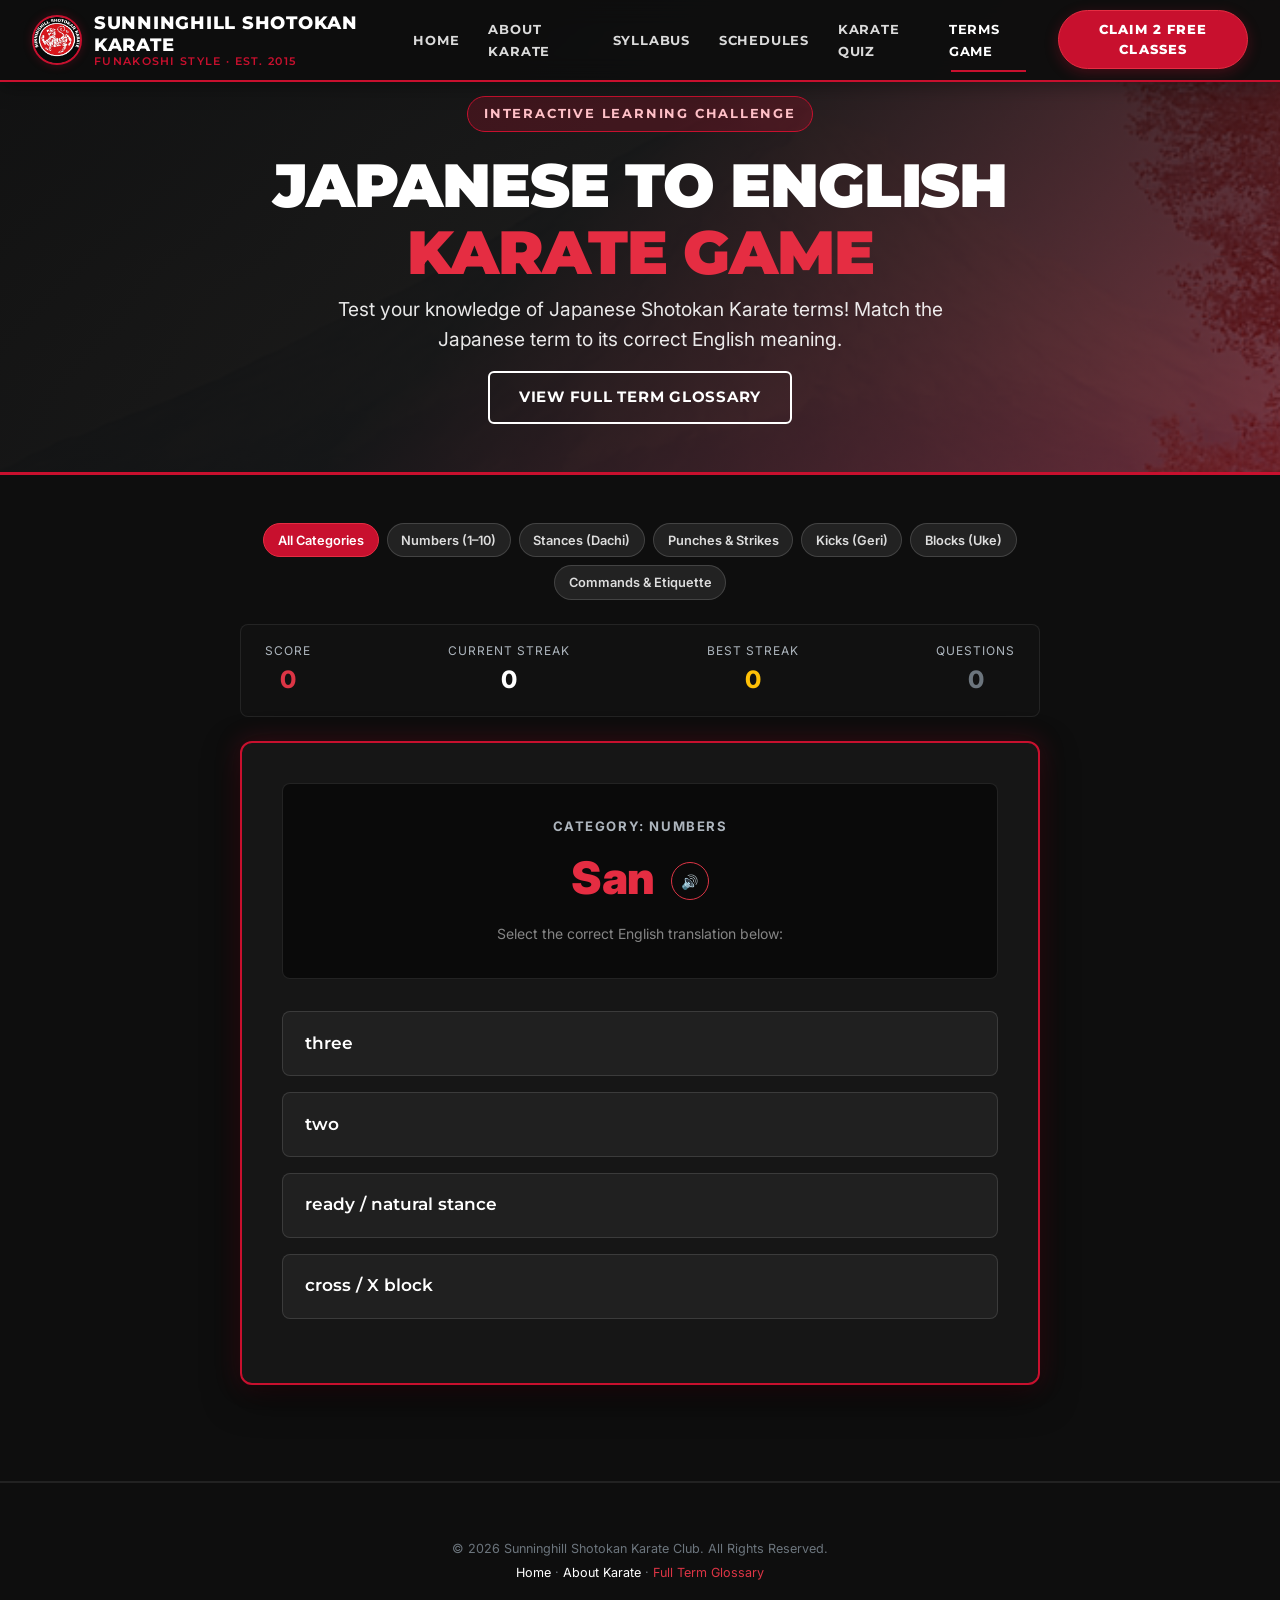
==== japanese-english-game.html @ 780ddb09 "Publish Sunninghill Shotokan Karate website Co-authored-by: Copilot App <223556219+Copilot@users.nor" ====
<!DOCTYPE html>
<html lang="en">

<head>
    <meta charset="UTF-8">
    <meta name="viewport" content="width=device-width, initial-scale=1.0">
    <title>Japanese to English Karate Game | Sunninghill Shotokan Karate</title>
    <meta name="description"
        content="Interactive Japanese karate terminology matching game. Learn Shotokan stances, strikes, kicks, blocks, and counting at Sunninghill Shotokan Karate." />
    <meta name="keywords" content="Karate Game, Japanese Terms, Shotokan Terminology, Martial Arts Quiz, Sunninghill Karate" />
    <meta name="author" content="Sunninghill Shotokan Karate" />

    <!-- Favicon -->
    <link rel="icon" type="image/png" href="assets/logo-square.png" />

    <!-- Stylesheets -->
    <link href="css/bootstrap.min.css" rel="stylesheet" />
    <link href="css/shotokan-theme.css" rel="stylesheet" />

    <style>
        .game-wrapper {
            max-width: 800px;
            margin: 0 auto;
        }

        .game-card {
            background: #161616;
            border: 2px solid var(--sk-red);
            border-radius: 12px;
            padding: 2.5rem;
            box-shadow: 0 12px 35px rgba(0, 0, 0, 0.6), 0 0 25px var(--sk-red-glow);
        }

        .game-term-display {
            background: #0A0A0A;
            border: 1px solid rgba(255, 255, 255, 0.1);
            border-radius: 8px;
            padding: 2rem;
            text-align: center;
            margin-bottom: 2rem;
            position: relative;
        }

        .game-term-jp {
            font-size: clamp(2rem, 4vw, 2.8rem);
            font-weight: 900;
            color: var(--sk-red-light);
            text-transform: capitalize;
            letter-spacing: -0.01em;
            margin-bottom: 0.25rem;
        }

        .game-term-category {
            font-size: 0.82rem;
            text-transform: uppercase;
            letter-spacing: 0.12em;
            color: #ADB5BD;
            font-weight: 700;
        }

        .choice-btn {
            background: #202020;
            border: 1px solid rgba(255, 255, 255, 0.12);
            color: #FFFFFF;
            font-family: var(--sk-font-heading);
            font-size: 1.05rem;
            font-weight: 600;
            padding: 1.1rem 1.4rem;
            border-radius: 8px;
            text-align: left;
            transition: all 0.2s ease;
            display: flex;
            align-items: center;
            justify-content: space-between;
        }

        .choice-btn:hover:not(:disabled) {
            background: #2E2E2E;
            border-color: var(--sk-red);
            transform: translateX(4px);
            color: #FFFFFF;
        }

        .choice-btn.correct {
            background: #1B5E20 !important;
            border-color: #4CAF50 !important;
            color: #FFFFFF !important;
        }

        .choice-btn.incorrect {
            background: #B71C1C !important;
            border-color: #F44336 !important;
            color: #FFFFFF !important;
        }

        .score-board {
            display: flex;
            justify-content: space-between;
            background: #111;
            padding: 1rem 1.5rem;
            border-radius: 8px;
            margin-bottom: 1.5rem;
            border: 1px solid rgba(255, 255, 255, 0.08);
        }

        .score-item {
            text-align: center;
        }

        .score-item span {
            display: block;
            font-size: 0.75rem;
            text-transform: uppercase;
            letter-spacing: 0.08em;
            color: #ADB5BD;
        }

        .score-item strong {
            font-size: 1.5rem;
            font-weight: 800;
            color: var(--sk-white);
        }

        .filter-pill {
            background: #222;
            color: #DDD;
            border: 1px solid rgba(255, 255, 255, 0.15);
            font-size: 0.8rem;
            font-weight: 600;
            padding: 0.35rem 0.85rem;
            border-radius: 50px;
            cursor: pointer;
            transition: all 0.2s;
        }

        .filter-pill:hover,
        .filter-pill.active {
            background: var(--sk-red);
            border-color: var(--sk-red-light);
            color: #FFF;
        }
    </style>
</head>

<body style="background-color: #0E0E0E; color: #FFF;">
    <!-- Navigation Bar -->
    <nav class="navbar navbar-expand-lg navbar-dark fixed-top sk-navbar">
        <div class="container">
            <a class="sk-navbar-brand" href="index.html">
                <img src="assets/logo-square.png" alt="Sunninghill Shotokan Karate Crest">
                <div class="sk-navbar-brand-title">
                    Sunninghill Shotokan Karate
                    <!-- TODO: Update to the correct established date if not 2015 -->
                    <small>Funakoshi Style · Est. 2015</small>
                </div>
            </a>
            <button class="navbar-toggler" type="button" data-bs-toggle="collapse"
                data-bs-target="#shotokanNav" aria-controls="shotokanNav" aria-expanded="false"
                aria-label="Toggle navigation">
                <span class="navbar-toggler-icon"></span>
            </button>
            <div class="collapse navbar-collapse" id="shotokanNav">
                <ul class="navbar-nav ms-auto mb-2 mb-lg-0 align-items-lg-center">
                    <li class="nav-item"><a class="nav-link sk-nav-link" href="index.html">Home</a></li>
                    <li class="nav-item"><a class="nav-link sk-nav-link" href="karate.html">About Karate</a></li>
                    <li class="nav-item"><a class="nav-link sk-nav-link" href="karate.html#curriculum">Syllabus</a></li>
                    <li class="nav-item"><a class="nav-link sk-nav-link" href="karate.html#schedules">Schedules</a></li>
                    <li class="nav-item"><a class="nav-link sk-nav-link" href="japanese-english-quiz.html">Karate Quiz</a></li>
                    <li class="nav-item"><a class="nav-link sk-nav-link active" href="japanese-english-game.html">Terms Game</a></li>
                    <li class="nav-item ms-lg-3">
                        <a class="btn sk-nav-cta" href="https://wa.me/27836382129?text=Hello%20Sunninghill%20Shotokan%20Karate%2C%20I%20would%20like%20to%20claim%20my%202%20free%20classes." target="_blank" rel="noopener">
                            Claim 2 Free Classes
                        </a>
                    </li>
                </ul>
            </div>
        </div>
    </nav>

    <!-- Header -->
    <header class="sk-hero" style="min-height: 380px; padding: 6rem 0 3rem;">
        <div class="container sk-hero-content text-center">
            <div class="sk-hero-badge mx-auto">
                <span>Interactive Learning Challenge</span>
            </div>
            <h1 class="sk-hero-title mb-2">
                Japanese to English <span>Karate Game</span>
            </h1>
            <p class="sk-hero-lead mx-auto mb-3" style="max-width: 650px;">
                Test your knowledge of Japanese Shotokan Karate terms! Match the Japanese term to its correct English meaning.
            </p>
            <div class="d-flex justify-content-center gap-3">
                <a href="japanese-english-quiz.html" class="btn btn-sm btn-shotokan-outline">
                    View Full Term Glossary
                </a>
            </div>
        </div>
    </header>

    <!-- Game Area -->
    <main class="container py-5">
        <div class="game-wrapper">
            <!-- Category Filter Pills -->
            <div class="d-flex flex-wrap gap-2 justify-content-center mb-4" id="categoryFilters">
                <button class="filter-pill active" data-category="all">All Categories</button>
                <button class="filter-pill" data-category="numbers">Numbers (1–10)</button>
                <button class="filter-pill" data-category="stances">Stances (Dachi)</button>
                <button class="filter-pill" data-category="attacks">Punches &amp; Strikes</button>
                <button class="filter-pill" data-category="kicks">Kicks (Geri)</button>
                <button class="filter-pill" data-category="blocks">Blocks (Uke)</button>
                <button class="filter-pill" data-category="commands">Commands &amp; Etiquette</button>
            </div>

            <!-- Score Dashboard -->
            <div class="score-board">
                <div class="score-item">
                    <span>Score</span>
                    <strong id="currentScore" class="text-danger">0</strong>
                </div>
                <div class="score-item">
                    <span>Current Streak</span>
                    <strong id="currentStreak" class="text-white">0</strong>
                </div>
                <div class="score-item">
                    <span>Best Streak</span>
                    <strong id="bestStreak" class="text-warning">0</strong>
                </div>
                <div class="score-item">
                    <span>Questions</span>
                    <strong id="totalAnswered" class="text-secondary">0</strong>
                </div>
            </div>

            <!-- Main Interactive Card -->
            <div class="game-card">
                <div class="game-term-display">
                    <div class="game-term-category" id="termCategory">Category: All</div>
                    <div class="d-flex align-items-center justify-content-center gap-3 mt-1">
                        <div class="game-term-jp" id="termJp">Hajime</div>
                        <button id="pronounceBtn" class="btn btn-sm btn-outline-danger text-white rounded-circle p-2" style="width: 38px; height: 38px;" title="Listen to pronunciation">
                            🔊
                        </button>
                    </div>
                    <small class="text-white-50">Select the correct English translation below:</small>
                </div>

                <!-- 4 Choices -->
                <div class="d-grid gap-3" id="choicesContainer">
                    <button class="choice-btn" data-choice="0">Option A</button>
                    <button class="choice-btn" data-choice="1">Option B</button>
                    <button class="choice-btn" data-choice="2">Option C</button>
                    <button class="choice-btn" data-choice="3">Option D</button>
                </div>

                <!-- Feedback Area -->
                <div id="feedbackArea" class="mt-4 p-3 rounded text-center fw-bold" style="display: none;"></div>

                <div class="text-center mt-4">
                    <button id="nextBtn" class="btn btn-shotokan-red px-4 py-2" style="display: none;">
                        Next Question →
                    </button>
                </div>
            </div>
        </div>
    </main>

    <!-- Footer -->
    <footer class="sk-footer mt-5">
        <div class="container text-center text-secondary small">
            <p class="mb-1">© 2026 Sunninghill Shotokan Karate Club. All Rights Reserved.</p>
            <p class="mb-0"><a href="index.html" class="text-white">Home</a> · <a href="karate.html" class="text-white">About Karate</a> · <a href="japanese-english-quiz.html" class="text-danger">Full Term Glossary</a></p>
        </div>
    </footer>

    <!-- Game Engine Script -->
    <script src="https://cdn.jsdelivr.net/npm/bootstrap@5.3.0/dist/js/bootstrap.bundle.min.js"></script>
    <script>
        const KARATE_TERMS = [
            // Numbers
            { jp: "ichi", en: "one", category: "numbers" },
            { jp: "ni", en: "two", category: "numbers" },
            { jp: "san", en: "three", category: "numbers" },
            { jp: "shi (yon)", en: "four", category: "numbers" },
            { jp: "go", en: "five", category: "numbers" },
            { jp: "roku", en: "six", category: "numbers" },
            { jp: "shichi (nana)", en: "seven", category: "numbers" },
            { jp: "hachi", en: "eight", category: "numbers" },
            { jp: "ku (kyuu)", en: "nine", category: "numbers" },
            { jp: "juu", en: "ten", category: "numbers" },

            // Stances
            { jp: "hachinoji-dachi", en: "ready / natural stance", category: "stances" },
            { jp: "zenkutsu-dachi", en: "front stance", category: "stances" },
            { jp: "kokutsu-dachi", en: "back stance", category: "stances" },
            { jp: "kiba-dachi", en: "horse riding stance", category: "stances" },
            { jp: "neko-dachi", en: "cat stance", category: "stances" },
            { jp: "fudo-dachi", en: "immovable stance", category: "stances" },
            { jp: "sanchin-dachi", en: "hourglass stance", category: "stances" },
            { jp: "hangetsu-dachi", en: "half moon stance", category: "stances" },

            // Attacks
            { jp: "tsuki", en: "punch / thrust", category: "attacks" },
            { jp: "oi-zuki", en: "lunge punch", category: "attacks" },
            { jp: "gyaku-zuki", en: "reverse punch", category: "attacks" },
            { jp: "kizami-zuki", en: "jab punch", category: "attacks" },
            { jp: "nukite", en: "spear-hand thrust", category: "attacks" },
            { jp: "uraken-uchi", en: "back-fist strike", category: "attacks" },
            { jp: "empi-uchi", en: "elbow strike", category: "attacks" },
            { jp: "shuto-uchi", en: "knife-hand strike", category: "attacks" },

            // Kicks
            { jp: "mae-geri", en: "front snap kick", category: "kicks" },
            { jp: "mawashi-geri", en: "roundhouse kick", category: "kicks" },
            { jp: "yoko-geri kekomi", en: "side thrust kick", category: "kicks" },
            { jp: "yoko-geri keage", en: "side snap kick", category: "kicks" },
            { jp: "ushiro-geri", en: "back thrust kick", category: "kicks" },

            // Blocks
            { jp: "age-uke", en: "rising upper block", category: "blocks" },
            { jp: "gedan-barai", en: "downward sweeping block", category: "blocks" },
            { jp: "soto-uke", en: "outside-to-inside block", category: "blocks" },
            { jp: "uchi-uke", en: "inside-to-outside block", category: "blocks" },
            { jp: "shuto-uke", en: "knife-hand block", category: "blocks" },
            { jp: "nagashi-uke", en: "deflecting block", category: "blocks" },
            { jp: "juji-uke", en: "cross / X block", category: "blocks" },

            // Commands
            { jp: "rei", en: "bow (show respect)", category: "commands" },
            { jp: "yoi", en: "ready / prepare", category: "commands" },
            { jp: "hajime", en: "begin / start", category: "commands" },
            { jp: "yame", en: "stop / finish", category: "commands" },
            { jp: "yasume", en: "rest / relax", category: "commands" },
            { jp: "mawatte", en: "turn around", category: "commands" },
            { jp: "seiza", en: "kneeling posture", category: "commands" },
            { jp: "mokuso", en: "meditation / calm focus", category: "commands" },
            { jp: "kiai", en: "spirit yell / focus shout", category: "commands" },
            { jp: "sensei", en: "teacher / instructor", category: "commands" },
            { jp: "dojo", en: "training hall", category: "commands" }
        ];

        let activeCategory = 'all';
        let currentQuestion = null;
        let score = 0;
        let streak = 0;
        let bestStreak = 0;
        let answeredTotal = 0;

        function speak(term) {
            if (!('speechSynthesis' in window)) return;
            const utter = new SpeechSynthesisUtterance(term);
            utter.lang = 'ja-JP';
            utter.rate = 0.9;
            window.speechSynthesis.cancel();
            window.speechSynthesis.speak(utter);
        }

        function getFilteredTerms() {
            if (activeCategory === 'all') return KARATE_TERMS;
            return KARATE_TERMS.filter(t => t.category === activeCategory);
        }

        function nextQuestion() {
            const list = getFilteredTerms();
            if (list.length < 4) return;

            const target = list[Math.floor(Math.random() * list.length)];
            currentQuestion = target;

            // Pick 3 distractors
            const distractors = [];
            const allPossible = KARATE_TERMS.filter(t => t.en !== target.en);
            while (distractors.length < 3) {
                const rand = allPossible[Math.floor(Math.random() * allPossible.length)];
                if (!distractors.includes(rand.en)) {
                    distractors.push(rand.en);
                }
            }

            const choices = [target.en, ...distractors].sort(() => 0.5 - Math.random());

            document.getElementById('termJp').textContent = target.jp;
            document.getElementById('termCategory').textContent = `Category: ${target.category.toUpperCase()}`;

            const buttons = document.querySelectorAll('.choice-btn');
            buttons.forEach((btn, index) => {
                btn.textContent = choices[index];
                btn.className = 'choice-btn';
                btn.disabled = false;
                btn.onclick = () => selectChoice(btn, choices[index], target.en);
            });

            const feedback = document.getElementById('feedbackArea');
            feedback.style.display = 'none';
            document.getElementById('nextBtn').style.display = 'none';
        }

        function selectChoice(clickedBtn, selectedText, correctText) {
            const buttons = document.querySelectorAll('.choice-btn');
            buttons.forEach(btn => btn.disabled = true);

            answeredTotal++;
            document.getElementById('totalAnswered').textContent = answeredTotal;

            const feedback = document.getElementById('feedbackArea');
            feedback.style.display = 'block';

            if (selectedText === correctText) {
                clickedBtn.classList.add('correct');
                score += 10;
                streak++;
                if (streak > bestStreak) bestStreak = streak;
                feedback.className = 'mt-4 p-3 rounded text-center fw-bold bg-success text-white';
                feedback.innerHTML = `✓ Correct! <strong>${currentQuestion.jp}</strong> means <em>${correctText}</em>.`;
            } else {
                clickedBtn.classList.add('incorrect');
                streak = 0;
                // Highlight the correct one
                buttons.forEach(btn => {
                    if (btn.textContent === correctText) {
                        btn.classList.add('correct');
                    }
                });
                feedback.className = 'mt-4 p-3 rounded text-center fw-bold bg-danger text-white';
                feedback.innerHTML = `✗ Incorrect. <strong>${currentQuestion.jp}</strong> actually means <em>${correctText}</em>.`;
            }

            document.getElementById('currentScore').textContent = score;
            document.getElementById('currentStreak').textContent = streak;
            document.getElementById('bestStreak').textContent = bestStreak;

            document.getElementById('nextBtn').style.display = 'inline-block';
        }

        document.getElementById('nextBtn').addEventListener('click', nextQuestion);

        document.getElementById('pronounceBtn').addEventListener('click', () => {
            if (currentQuestion) speak(currentQuestion.jp);
        });

        document.querySelectorAll('.filter-pill').forEach(pill => {
            pill.addEventListener('click', function () {
                document.querySelectorAll('.filter-pill').forEach(p => p.classList.remove('active'));
                this.classList.add('active');
                activeCategory = this.getAttribute('data-category');
                nextQuestion();
            });
        });

        // Initialize game
        nextQuestion();
    </script>
    <!-- Bootstrap Bundle & Custom Scripts -->
    <script src="js/bootstrap.bundle.min.js"></script>
    <script src="js/scripts.js"></script>
</body>

</html>
---- css/shotokan-theme.css ----
/* ==========================================================================
   Sunninghill Shotokan Karate - Official Theme Stylesheet
   Brand Palette: Shotokan Red (#C8102E), Jet Black (#0E0E0E), Crisp White (#FFFFFF)
   ========================================================================== */

@import url('https://fonts.googleapis.com/css2?family=Montserrat:ital,wght@0,400;0,500;0,600;0,700;0,800;0,900;1,400&family=Inter:wght@300;400;500;600;700&display=swap');

:root {
  /* Brand Colors */
  --sk-red: #C8102E;
  --sk-red-light: #E52D42;
  --sk-red-dark: #960A1F;
  --sk-red-glow: rgba(200, 16, 46, 0.28);
  --sk-red-subtle: rgba(200, 16, 46, 0.08);

  /* Neutrals & Surfaces */
  --sk-black: #0E0E0E;
  --sk-black-deep: #070707;
  --sk-charcoal: #171717;
  --sk-surface: #222222;
  --sk-surface-border: rgba(255, 255, 255, 0.12);
  --sk-white: #FFFFFF;
  --sk-offwhite: #F8F9FA;
  --sk-gray-bg: #F0F2F5;
  --sk-gray-text: #6C757D;
  --sk-gray-light: #E9ECEF;
  --sk-body-text: #212529;

  /* Typography */
  --sk-font-heading: 'Montserrat', -apple-system, BlinkMacSystemFont, 'Segoe UI', Roboto, sans-serif;
  --sk-font-body: 'Inter', -apple-system, BlinkMacSystemFont, 'Segoe UI', Roboto, sans-serif;

  /* Transitions */
  --sk-transition-fast: 0.2s cubic-bezier(0.4, 0, 0.2, 1);
  --sk-transition-smooth: 0.35s cubic-bezier(0.16, 1, 0.3, 1);
}

/* Base Styles */
html {
  scroll-behavior: smooth;
  scroll-padding-top: 85px;
}

body {
  font-family: var(--sk-font-body);
  color: var(--sk-body-text);
  background-color: var(--sk-offwhite);
  line-height: 1.65;
  overflow-x: hidden;
}

h1, h2, h3, h4, h5, h6,
.h1, .h2, .h3, .h4, .h5, .h6 {
  font-family: var(--sk-font-heading);
  font-weight: 700;
  letter-spacing: -0.02em;
  color: var(--sk-black);
}

a {
  color: var(--sk-red);
  text-decoration: none;
  transition: color var(--sk-transition-fast);
}

a:hover {
  color: var(--sk-red-light);
}

/* ==========================================================================
   Navigation Bar
   ========================================================================== */
.sk-navbar {
  min-height: 80px;
  background-color: rgba(14, 14, 14, 0.96) !important;
  backdrop-filter: blur(12px);
  -webkit-backdrop-filter: blur(12px);
  border-bottom: 2px solid var(--sk-red);
  box-shadow: 0 4px 20px rgba(0, 0, 0, 0.35);
  transition: background-color var(--sk-transition-smooth), padding var(--sk-transition-smooth);
}

.sk-navbar .container {
  max-width: 1240px;
}

.sk-navbar-brand {
  display: flex;
  align-items: center;
  gap: 12px;
  color: var(--sk-white) !important;
  font-family: var(--sk-font-heading);
  font-weight: 800;
  font-size: 1.15rem;
  letter-spacing: 0.04em;
  text-transform: uppercase;
}

.sk-navbar-brand img {
  width: 50px;
  height: 50px;
  object-fit: cover;
  border-radius: 50%;
  border: 2px solid var(--sk-red);
  box-shadow: 0 0 10px var(--sk-red-glow);
  background-color: var(--sk-white);
  transition: transform var(--sk-transition-smooth), box-shadow var(--sk-transition-smooth);
}

.sk-navbar-brand:hover img {
  transform: scale(1.06);
  box-shadow: 0 0 16px var(--sk-red);
}

.sk-navbar-brand-title {
  line-height: 1.15;
}

.sk-navbar-brand-title small {
  display: block;
  font-size: 0.68rem;
  font-weight: 600;
  color: var(--sk-red);
  letter-spacing: 0.12em;
}

.sk-nav-link {
  color: rgba(255, 255, 255, 0.85) !important;
  font-family: var(--sk-font-heading);
  font-size: 0.84rem;
  font-weight: 700;
  letter-spacing: 0.06em;
  text-transform: uppercase;
  padding: 0.6rem 0.9rem !important;
  position: relative;
  transition: color var(--sk-transition-fast);
}

.sk-nav-link::after {
  content: '';
  position: absolute;
  bottom: 0;
  left: 50%;
  width: 0;
  height: 2px;
  background-color: var(--sk-red);
  transition: width var(--sk-transition-fast), left var(--sk-transition-fast);
}

.sk-nav-link:hover,
.sk-nav-link.active {
  color: var(--sk-white) !important;
}

.sk-nav-link:hover::after,
.sk-nav-link.active::after {
  width: 70%;
  left: 15%;
}

.sk-nav-cta {
  background: var(--sk-red);
  color: var(--sk-white) !important;
  font-family: var(--sk-font-heading);
  font-size: 0.82rem;
  font-weight: 800;
  letter-spacing: 0.08em;
  text-transform: uppercase;
  border-radius: 50px;
  padding: 0.55rem 1.4rem !important;
  border: 1px solid var(--sk-red-light);
  box-shadow: 0 4px 14px var(--sk-red-glow);
  transition: all var(--sk-transition-fast);
}

.sk-nav-cta:hover {
  background: var(--sk-red-light);
  transform: translateY(-1px);
  box-shadow: 0 6px 20px var(--sk-red);
}

/* ==========================================================================
   Mobile Responsive Navbar
   ========================================================================== */
@media (max-width: 991.98px) {
  .sk-navbar .navbar-collapse {
    max-height: calc(100vh - 85px);
    overflow-y: auto;
    background-color: rgba(14, 14, 14, 0.98);
    padding: 1.25rem;
    border-radius: 0 0 12px 12px;
    border-bottom: 2px solid var(--sk-red);
    box-shadow: 0 12px 30px rgba(0, 0, 0, 0.7);
  }
}

/* ==========================================================================
   Accordion & Schedule Styling
   ========================================================================== */
.sk-accordion .accordion-item {
  background-color: #161616;
  border: 1px solid rgba(255, 255, 255, 0.12);
  border-radius: 10px;
  overflow: hidden;
  margin-bottom: 1.25rem;
  box-shadow: 0 6px 20px rgba(0, 0, 0, 0.35);
}

.sk-accordion .accordion-button {
  background-color: #1e1e1e;
  color: var(--sk-white);
  font-family: var(--sk-font-heading);
  font-size: 1.05rem;
  font-weight: 700;
  padding: 1.25rem 1.5rem;
  border: none;
  box-shadow: none !important;
  transition: all var(--sk-transition-fast);
}

.sk-accordion .accordion-button:not(.collapsed) {
  background-color: #242424;
  color: var(--sk-red-light);
  border-bottom: 2px solid var(--sk-red);
}

.sk-accordion .accordion-button::after {
  filter: brightness(0) invert(1);
  transition: transform 0.25s ease;
}

.sk-accordion .accordion-button:not(.collapsed)::after {
  filter: invert(24%) sepia(85%) saturate(3000%) hue-rotate(345deg);
}

.sk-accordion .accordion-body {
  background-color: #141414;
  color: var(--sk-white);
  padding: 2rem 1.75rem;
}

.sk-schedule-table {
  color: var(--sk-white);
  border-color: rgba(255, 255, 255, 0.15);
  margin-bottom: 1rem;
}

.sk-schedule-table thead th {
  background-color: var(--sk-red);
  color: var(--sk-white);
  font-family: var(--sk-font-heading);
  font-size: 0.82rem;
  text-transform: uppercase;
  letter-spacing: 0.06em;
  padding: 0.75rem 0.85rem;
  border-color: var(--sk-red-dark);
}

.sk-schedule-table tbody td {
  padding: 0.75rem 0.85rem;
  border-color: rgba(255, 255, 255, 0.1);
  font-size: 0.9rem;
  color: rgba(255, 255, 255, 0.85);
  background-color: rgba(255, 255, 255, 0.02);
}

/* ==========================================================================
   Buttons & CTAs
   ========================================================================== */
.btn-shotokan-red {
  background-color: var(--sk-red);
  border: 1px solid var(--sk-red-light);
  color: var(--sk-white);
  font-family: var(--sk-font-heading);
  font-weight: 700;
  font-size: 0.95rem;
  letter-spacing: 0.05em;
  text-transform: uppercase;
  padding: 0.85rem 1.85rem;
  border-radius: 6px;
  box-shadow: 0 4px 16px var(--sk-red-glow);
  display: inline-flex;
  align-items: center;
  gap: 8px;
  transition: all var(--sk-transition-fast);
}

.btn-shotokan-red:hover,
.btn-shotokan-red:focus {
  background-color: var(--sk-red-light);
  color: var(--sk-white);
  transform: translateY(-2px);
  box-shadow: 0 8px 24px var(--sk-red-glow);
}

.btn-shotokan-outline {
  background-color: transparent;
  border: 2px solid var(--sk-white);
  color: var(--sk-white);
  font-family: var(--sk-font-heading);
  font-weight: 700;
  font-size: 0.95rem;
  letter-spacing: 0.05em;
  text-transform: uppercase;
  padding: 0.82rem 1.8rem;
  border-radius: 6px;
  transition: all var(--sk-transition-fast);
}

.btn-shotokan-outline:hover,
.btn-shotokan-outline:focus {
  background-color: var(--sk-white);
  color: var(--sk-black);
  border-color: var(--sk-white);
}

.btn-shotokan-dark {
  background-color: var(--sk-black);
  border: 1px solid var(--sk-surface-border);
  color: var(--sk-white);
  font-family: var(--sk-font-heading);
  font-weight: 700;
  font-size: 0.9rem;
  letter-spacing: 0.04em;
  text-transform: uppercase;
  padding: 0.75rem 1.6rem;
  border-radius: 6px;
  transition: all var(--sk-transition-fast);
}

.btn-shotokan-dark:hover {
  background-color: var(--sk-red);
  color: var(--sk-white);
  border-color: var(--sk-red);
}

/* ==========================================================================
   Hero Section
   ========================================================================== */
@keyframes heroPan {
  0% { transform: scale(1.08) translateX(-1.5%); }
  50% { transform: scale(1.08) translateX(1.5%); }
  100% { transform: scale(1.08) translateX(-1.5%); }
}

.sk-hero {
  position: relative;
  min-height: 640px;
  display: flex;
  align-items: center;
  background-color: var(--sk-black-deep);
  color: var(--sk-white);
  overflow: hidden;
  padding: 7rem 0 5rem;
  border-bottom: 3px solid var(--sk-red);
}

.sk-hero::before {
  content: "";
  position: absolute;
  inset: -5%;
  background: url('../assets/Karate%20header.png') center center / cover no-repeat;
  filter: brightness(0.38) contrast(1.15);
  animation: heroPan 30s ease-in-out infinite;
  z-index: 1;
}

.sk-hero::after {
  content: "";
  position: absolute;
  inset: 0;
  background: linear-gradient(
    135deg,
    rgba(14, 14, 14, 0.95) 0%,
    rgba(14, 14, 14, 0.82) 45%,
    rgba(200, 16, 46, 0.35) 100%
  );
  z-index: 2;
  pointer-events: none;
}

.sk-hero-content {
  position: relative;
  z-index: 3;
}

.sk-hero-badge {
  display: inline-flex;
  align-items: center;
  gap: 8px;
  background: rgba(200, 16, 46, 0.22);
  border: 1px solid var(--sk-red);
  color: #FFC0C7;
  font-family: var(--sk-font-heading);
  font-size: 0.8rem;
  font-weight: 700;
  letter-spacing: 0.14em;
  text-transform: uppercase;
  padding: 0.4rem 1rem;
  border-radius: 50px;
  margin-bottom: 1.25rem;
}

.sk-hero-title {
  font-size: clamp(2.4rem, 5vw, 3.8rem);
  font-weight: 900;
  line-height: 1.1;
  letter-spacing: -0.02em;
  color: var(--sk-white);
  margin-bottom: 1.25rem;
  text-transform: uppercase;
}

.sk-hero-title span {
  color: var(--sk-red-light);
  display: block;
}

.sk-hero-lead {
  font-size: 1.2rem;
  color: rgba(255, 255, 255, 0.9);
  max-width: 620px;
  margin-bottom: 2rem;
  line-height: 1.6;
}

.sk-hero-highlights {
  display: flex;
  flex-wrap: wrap;
  gap: 1.25rem;
  margin-top: 2.2rem;
  padding-top: 1.75rem;
  border-top: 1px solid rgba(255, 255, 255, 0.15);
}

.sk-hero-point {
  display: flex;
  align-items: center;
  gap: 8px;
  color: rgba(255, 255, 255, 0.85);
  font-size: 0.88rem;
  font-weight: 600;
}

.sk-hero-point svg {
  color: var(--sk-red-light);
  flex-shrink: 0;
}

.sk-hero-crest-card {
  background: rgba(20, 20, 20, 0.88);
  backdrop-filter: blur(10px);
  border: 2px solid var(--sk-red);
  border-radius: 16px;
  padding: 2.2rem;
  text-align: center;
  box-shadow: 0 16px 40px rgba(0, 0, 0, 0.6), 0 0 30px var(--sk-red-glow);
  position: relative;
}

.sk-hero-crest-img {
  width: 220px;
  height: 220px;
  max-width: 100%;
  object-fit: cover;
  border-radius: 50%;
  border: 4px solid var(--sk-red);
  box-shadow: 0 8px 30px var(--sk-red-glow);
  background-color: var(--sk-white);
  margin: 0 auto 1.5rem;
  transition: transform var(--sk-transition-smooth);
}

.sk-hero-crest-card:hover .sk-hero-crest-img {
  transform: rotate(3deg) scale(1.03);
}

.sk-hero-crest-title {
  font-size: 1.25rem;
  font-weight: 800;
  color: var(--sk-white);
  text-transform: uppercase;
  letter-spacing: 0.04em;
  margin-bottom: 0.35rem;
}

.sk-hero-crest-sub {
  color: var(--sk-red-light);
  font-size: 0.85rem;
  font-weight: 700;
  letter-spacing: 0.1em;
  text-transform: uppercase;
}

/* ==========================================================================
   Section Headers
   ========================================================================== */
.sk-section-kicker {
  font-family: var(--sk-font-heading);
  font-size: 0.82rem;
  font-weight: 800;
  letter-spacing: 0.16em;
  text-transform: uppercase;
  color: var(--sk-red);
  margin-bottom: 0.5rem;
  display: inline-block;
}

.sk-section-title {
  font-size: clamp(1.8rem, 3.5vw, 2.7rem);
  font-weight: 800;
  text-transform: uppercase;
  letter-spacing: -0.01em;
  margin-bottom: 1rem;
}

.sk-section-dark {
  background-color: var(--sk-charcoal);
  color: var(--sk-white);
}

.sk-section-dark .sk-section-title {
  color: var(--sk-white);
}

/* ==========================================================================
   Programmes & Offerings
   ========================================================================== */
.sk-program-card {
  background: var(--sk-white);
  border-radius: 12px;
  overflow: hidden;
  box-shadow: 0 8px 30px rgba(0, 0, 0, 0.06);
  border: 1px solid var(--sk-gray-light);
  border-bottom: 4px solid var(--sk-red);
  height: 100%;
  display: flex;
  flex-direction: column;
  transition: all var(--sk-transition-smooth);
}

.sk-program-card:hover {
  transform: translateY(-6px);
  box-shadow: 0 16px 40px rgba(200, 16, 46, 0.12), 0 4px 15px rgba(0, 0, 0, 0.08);
  border-color: rgba(200, 16, 46, 0.3);
  border-bottom-color: var(--sk-red);
}

.sk-program-card-header {
  padding: 1.8rem 1.8rem 1rem;
}

.sk-program-tag {
  display: inline-block;
  font-size: 0.75rem;
  font-weight: 800;
  letter-spacing: 0.12em;
  text-transform: uppercase;
  color: var(--sk-red);
  background: var(--sk-red-subtle);
  padding: 0.3rem 0.75rem;
  border-radius: 4px;
  margin-bottom: 0.75rem;
}

.sk-program-title {
  font-size: 1.35rem;
  font-weight: 800;
  margin-bottom: 0.5rem;
}

.sk-program-body {
  padding: 0 1.8rem 1.8rem;
  display: flex;
  flex-direction: column;
  flex-grow: 1;
}

.sk-program-body p {
  color: #495057;
  font-size: 0.94rem;
  margin-bottom: 1.25rem;
}

.sk-program-features {
  list-style: none;
  padding: 0;
  margin: 0 0 1.5rem;
}

.sk-program-features li {
  font-size: 0.88rem;
  color: #343A40;
  margin-bottom: 0.5rem;
  display: flex;
  align-items: center;
  gap: 8px;
}

.sk-program-features li::before {
  content: "✓";
  color: var(--sk-red);
  font-weight: 800;
}

/* ==========================================================================
   Instructor Section
   ========================================================================== */
.sk-instructor-section {
  background-color: var(--sk-charcoal);
  color: var(--sk-white);
  padding: 5.5rem 0;
  position: relative;
  border-top: 3px solid var(--sk-red);
  border-bottom: 3px solid var(--sk-red);
}

.sk-instructor-photo-box {
  position: relative;
  border-radius: 12px;
  overflow: hidden;
  box-shadow: 0 16px 40px rgba(0, 0, 0, 0.5), 0 0 25px var(--sk-red-glow);
  border: 2px solid var(--sk-red);
}

.sk-instructor-photo-box img {
  width: 100%;
  height: 480px;
  object-fit: cover;
  object-position: top center;
  display: block;
}

.sk-instructor-badge-overlay {
  position: absolute;
  bottom: 0;
  left: 0;
  right: 0;
  background: linear-gradient(0deg, rgba(14, 14, 14, 0.95) 0%, rgba(14, 14, 14, 0.7) 70%, transparent 100%);
  padding: 1.5rem;
  color: var(--sk-white);
}

.sk-instructor-badge-overlay h4 {
  font-size: 1.25rem;
  font-weight: 800;
  color: var(--sk-white);
  margin-bottom: 0.2rem;
}

.sk-instructor-badge-overlay p {
  color: var(--sk-red-light);
  font-size: 0.85rem;
  font-weight: 700;
  margin-bottom: 0;
  text-transform: uppercase;
  letter-spacing: 0.08em;
}

.sk-instructor-card-profile {
  background: linear-gradient(145deg, #191919 0%, #0c0c0c 100%);
  border: 2px solid var(--sk-red);
  border-radius: 12px;
  padding: 2.5rem 1.8rem;
  text-align: center;
  box-shadow: 0 16px 40px rgba(0, 0, 0, 0.6), 0 0 30px var(--sk-red-glow);
  height: 100%;
  display: flex;
  flex-direction: column;
  justify-content: center;
  align-items: center;
}

.sk-instructor-card-profile .sk-instructor-crest {
  width: 180px;
  height: 180px;
  max-width: 100%;
  object-fit: cover;
  border-radius: 50%;
  border: 3px solid var(--sk-red);
  padding: 6px;
  background-color: var(--sk-white);
  box-shadow: 0 0 20px var(--sk-red-glow);
  margin: 0 auto;
  display: block;
}

.sk-stat-grid {
  display: grid;
  grid-template-columns: repeat(4, 1fr);
  gap: 1.25rem;
  margin: 2rem 0;
}

@media (max-width: 991px) {
  .sk-stat-grid {
    grid-template-columns: repeat(2, 1fr);
  }
}

@media (max-width: 480px) {
  .sk-stat-grid {
    grid-template-columns: 1fr;
  }
}

.sk-stat-box {
  background: rgba(255, 255, 255, 0.05);
  border: 1px solid rgba(255, 255, 255, 0.1);
  border-left: 3px solid var(--sk-red);
  padding: 1.25rem;
  border-radius: 6px;
}

.sk-stat-box strong {
  display: block;
  font-family: var(--sk-font-heading);
  font-size: clamp(1.2rem, 2.2vw, 1.8rem);
  font-weight: 900;
  color: var(--sk-white);
  line-height: 1.15;
  margin-bottom: 0.35rem;
  word-break: break-word;
}

.sk-stat-box span {
  font-size: 0.8rem;
  text-transform: uppercase;
  letter-spacing: 0.08em;
  color: rgba(255, 255, 255, 0.7);
  font-weight: 600;
}

.sk-quote {
  font-style: italic;
  font-size: 1.15rem;
  color: #FFCCD2;
  border-left: 3px solid var(--sk-red);
  padding-left: 1.25rem;
  margin-top: 1.75rem;
}

/* ==========================================================================
   Dojo Kun (The 5 Guiding Principles)
   ========================================================================== */
.sk-dojo-kun-card {
  background: var(--sk-white);
  border-radius: 8px;
  padding: 1.25rem 1.5rem;
  margin-bottom: 0.9rem;
  border-left: 5px solid var(--sk-red);
  box-shadow: 0 4px 12px rgba(0, 0, 0, 0.04);
  display: flex;
  align-items: center;
  gap: 16px;
  transition: transform var(--sk-transition-fast), box-shadow var(--sk-transition-fast);
}

.sk-dojo-kun-card:hover {
  transform: translateX(6px);
  box-shadow: 0 6px 18px rgba(200, 16, 46, 0.12);
}

.sk-dojo-kun-num {
  font-family: var(--sk-font-heading);
  font-size: 1.4rem;
  font-weight: 900;
  color: var(--sk-red);
  min-width: 36px;
}

.sk-dojo-kun-content h5 {
  font-size: 1.05rem;
  font-weight: 800;
  margin-bottom: 0.15rem;
  color: var(--sk-black);
}

.sk-dojo-kun-content span {
  font-size: 0.82rem;
  color: #6C757D;
  font-style: italic;
}

/* ==========================================================================
   Schedule & Tables
   ========================================================================== */
.sk-schedule-table {
  background-color: var(--sk-charcoal);
  color: var(--sk-white);
  border-radius: 8px;
  overflow: hidden;
  border: 1px solid var(--sk-surface-border);
  margin-bottom: 1.5rem;
}

.sk-schedule-table thead tr {
  background-color: var(--sk-red);
  color: var(--sk-white);
}

.sk-schedule-table th {
  font-family: var(--sk-font-heading);
  font-weight: 800;
  font-size: 0.85rem;
  letter-spacing: 0.06em;
  text-transform: uppercase;
  padding: 0.9rem 1rem;
  border-color: var(--sk-red-dark);
}

.sk-schedule-table td {
  padding: 0.9rem 1rem;
  font-size: 0.9rem;
  border-color: rgba(255, 255, 255, 0.08);
  color: #E0E0E0;
}

.sk-accordion .accordion-item {
  background-color: var(--sk-charcoal);
  border: 1px solid var(--sk-surface-border);
  margin-bottom: 1rem;
  border-radius: 8px !important;
  overflow: hidden;
}

.sk-accordion .accordion-button {
  background-color: var(--sk-charcoal);
  color: var(--sk-white);
  font-family: var(--sk-font-heading);
  font-weight: 800;
  font-size: 1.05rem;
  text-transform: uppercase;
  letter-spacing: 0.04em;
  padding: 1.25rem 1.5rem;
}

.sk-accordion .accordion-button:not(.collapsed) {
  background-color: var(--sk-black);
  color: var(--sk-red-light);
  box-shadow: inset 0 -2px 0 var(--sk-red);
}

.sk-accordion .accordion-button::after {
  filter: invert(1);
}

.sk-accordion .accordion-body {
  background-color: var(--sk-black-deep);
  color: #E0E0E0;
  padding: 1.75rem;
}

/* ==========================================================================
   Achievements & Affiliations
   ========================================================================== */
.sk-achievement-card {
  background: var(--sk-charcoal);
  border: 1px solid var(--sk-surface-border);
  border-top: 3px solid var(--sk-red);
  border-radius: 10px;
  overflow: hidden;
  height: 100%;
  transition: transform var(--sk-transition-smooth);
}

.sk-achievement-card:hover {
  transform: translateY(-4px);
  border-color: var(--sk-red);
}

.sk-achievement-card img {
  width: 100%;
  height: 240px;
  object-fit: cover;
  display: block;
}

.sk-achievement-body {
  padding: 1.25rem;
}

.sk-achievement-body h5 {
  font-size: 1.05rem;
  font-weight: 800;
  color: var(--sk-white);
  margin-bottom: 0.4rem;
}

.sk-achievement-body p {
  color: #ADB5BD;
  font-size: 0.85rem;
  margin-bottom: 0;
}

.sk-affiliation-logo-btn {
  background: var(--sk-white);
  border: 1px solid var(--sk-gray-light);
  border-radius: 8px;
  padding: 1rem 1.5rem;
  display: inline-flex;
  align-items: center;
  justify-content: center;
  transition: all var(--sk-transition-fast);
  cursor: pointer;
}

.sk-affiliation-logo-btn img {
  max-height: 70px;
  width: auto;
  object-fit: contain;
  transition: transform var(--sk-transition-fast);
}

.sk-affiliation-logo-btn:hover {
  border-color: var(--sk-red);
  transform: translateY(-3px);
  box-shadow: 0 8px 20px var(--sk-red-glow);
}

.sk-affiliation-logo-btn:hover img {
  transform: scale(1.05);
}

/* ==========================================================================
   Trial CTA Strip
   ========================================================================== */
.sk-trial-strip {
  background: linear-gradient(135deg, var(--sk-black) 0%, #1F070B 60%, var(--sk-red-dark) 100%);
  color: var(--sk-white);
  padding: 4.5rem 0;
  border-top: 3px solid var(--sk-red);
  border-bottom: 3px solid var(--sk-red);
  text-align: center;
}

.sk-trial-strip h2 {
  font-size: clamp(2rem, 4vw, 2.8rem);
  font-weight: 900;
  color: var(--sk-white);
  text-transform: uppercase;
  margin-bottom: 1rem;
}

.sk-trial-strip p {
  font-size: 1.15rem;
  color: rgba(255, 255, 255, 0.88);
  max-width: 650px;
  margin: 0 auto 2rem;
}

/* ==========================================================================
   Footer
   ========================================================================== */
.sk-footer {
  background-color: var(--sk-black);
  color: #ADB5BD;
  padding: 3.5rem 0 1.5rem;
  border-top: 2px solid #222;
  font-size: 0.9rem;
}

.sk-footer h5 {
  color: var(--sk-white);
  font-size: 1rem;
  font-weight: 800;
  text-transform: uppercase;
  letter-spacing: 0.05em;
  margin-bottom: 1.25rem;
  border-left: 3px solid var(--sk-red);
  padding-left: 10px;
}

.sk-footer a {
  color: #ADB5BD;
}

.sk-footer a:hover {
  color: var(--sk-red-light);
}

.sk-footer-bottom {
  margin-top: 2.5rem;
  padding-top: 1.5rem;
  border-top: 1px solid rgba(255, 255, 255, 0.08);
  font-size: 0.8rem;
}

/* ==========================================================================
   Scroll Reveal Animations
   ========================================================================== */
.reveal {
  opacity: 0;
  transform: translateY(24px);
  transition: opacity 0.6s cubic-bezier(0.16, 1, 0.3, 1), transform 0.6s cubic-bezier(0.16, 1, 0.3, 1);
}

.reveal.active {
  opacity: 1;
  transform: translateY(0);
}

.reveal-scale {
  opacity: 0;
  transform: scale(0.94);
  transition: opacity 0.6s cubic-bezier(0.16, 1, 0.3, 1), transform 0.6s cubic-bezier(0.16, 1, 0.3, 1);
}

.reveal-scale.active {
  opacity: 1;
  transform: scale(1);
}

@media (prefers-reduced-motion: reduce) {
  .sk-hero::before {
    animation: none;
  }
  .reveal,
  .reveal-scale {
    opacity: 1 !important;
    transform: none !important;
    transition: none !important;
  }
}
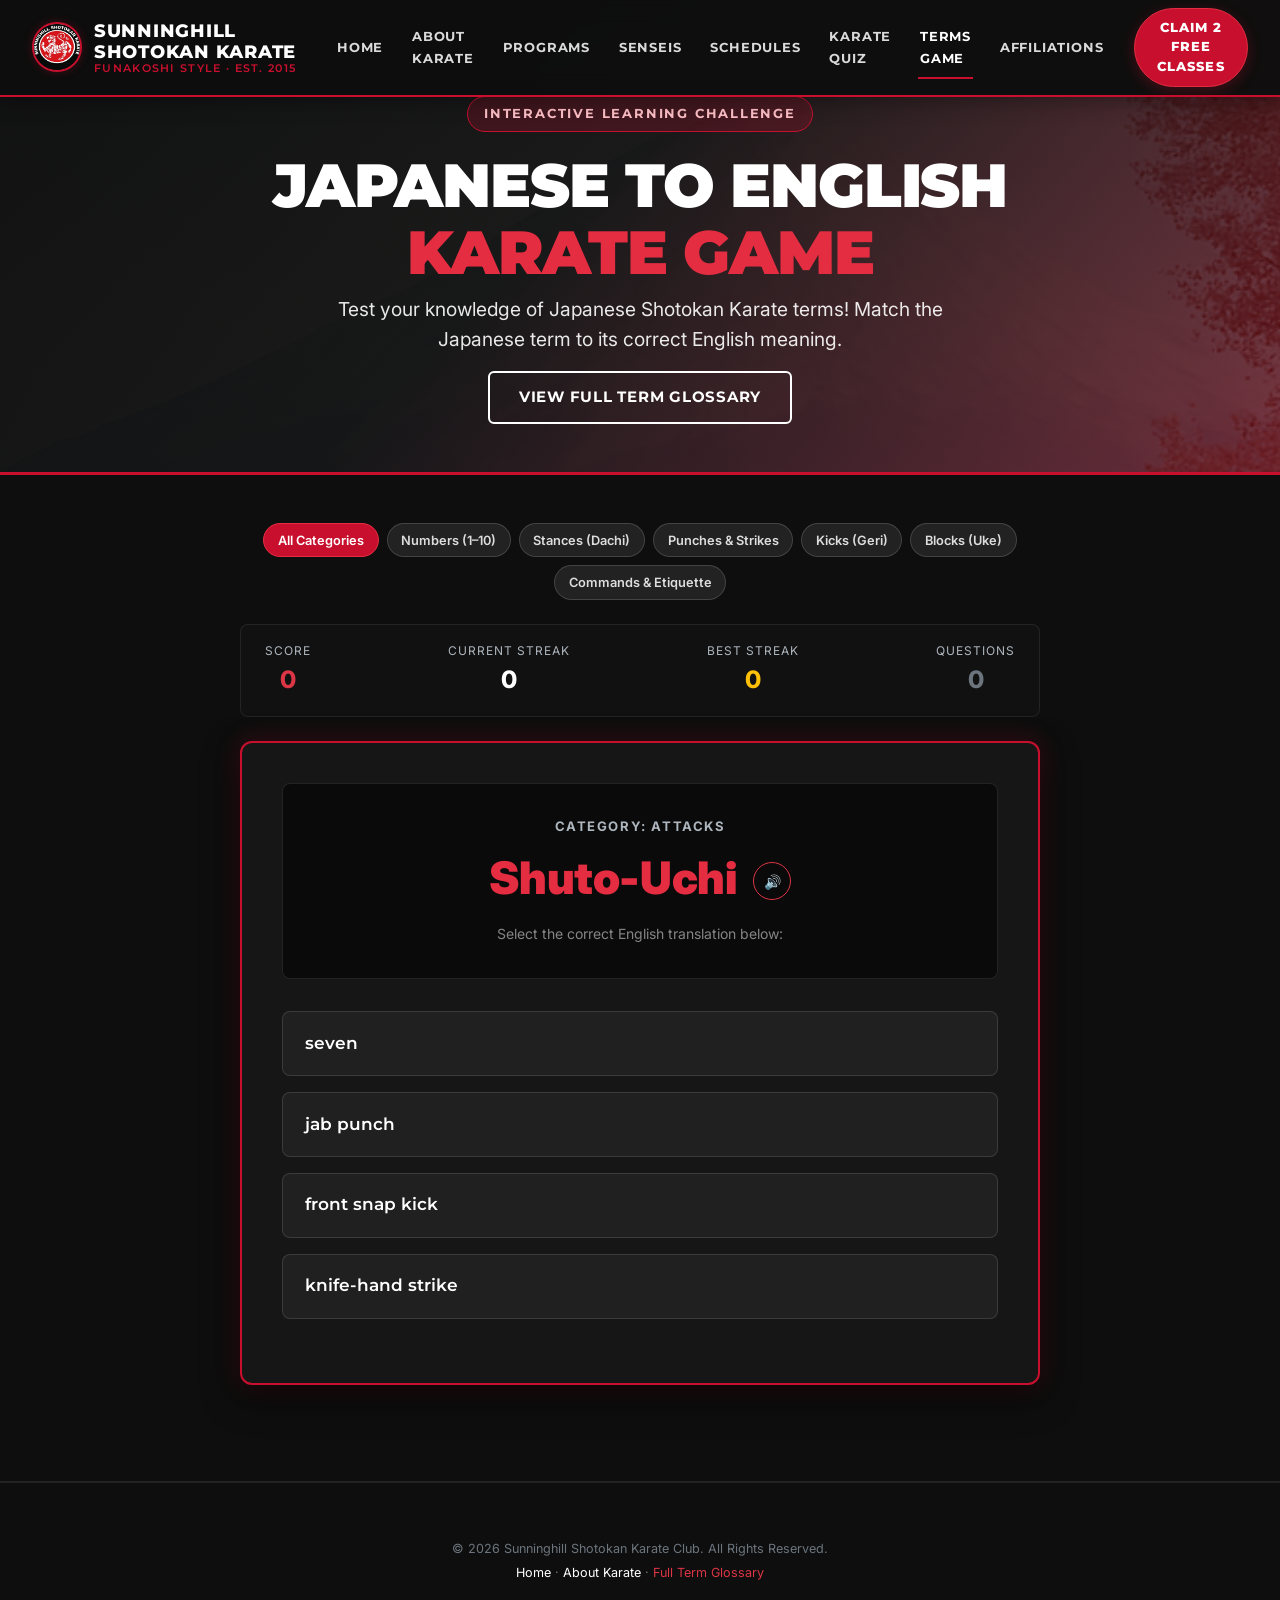
==== commit 083a6234: "Standardize navigation across site pages Co-authored-by: Copilot App <223556219+Copilot@users.norepl" ====
--- a/japanese-english-game.html
+++ b/japanese-english-game.html
@@ -154,21 +154,25 @@
                     <small>Funakoshi Style · Est. 2015</small>
                 </div>
             </a>
-            <button class="navbar-toggler" type="button" data-bs-toggle="collapse"
-                data-bs-target="#shotokanNav" aria-controls="shotokanNav" aria-expanded="false"
-                aria-label="Toggle navigation">
+            <button class="navbar-toggler" type="button" data-bs-toggle="collapse" data-bs-target="#shotokanNav"
+                aria-controls="shotokanNav" aria-expanded="false" aria-label="Toggle navigation">
                 <span class="navbar-toggler-icon"></span>
             </button>
             <div class="collapse navbar-collapse" id="shotokanNav">
                 <ul class="navbar-nav ms-auto mb-2 mb-lg-0 align-items-lg-center">
                     <li class="nav-item"><a class="nav-link sk-nav-link" href="index.html">Home</a></li>
                     <li class="nav-item"><a class="nav-link sk-nav-link" href="karate.html">About Karate</a></li>
-                    <li class="nav-item"><a class="nav-link sk-nav-link" href="karate.html#curriculum">Syllabus</a></li>
-                    <li class="nav-item"><a class="nav-link sk-nav-link" href="karate.html#schedules">Schedules</a></li>
-                    <li class="nav-item"><a class="nav-link sk-nav-link" href="japanese-english-quiz.html">Karate Quiz</a></li>
+                    <li class="nav-item"><a class="nav-link sk-nav-link" href="index.html#programs">Programs</a></li>
+                    <li class="nav-item"><a class="nav-link sk-nav-link" href="index.html#instructors">Senseis</a></li>
+                    <li class="nav-item"><a class="nav-link sk-nav-link" href="index.html#schedules">Schedules</a></li>
+                    <li class="nav-item"><a class="nav-link sk-nav-link" href="japanese-english-quiz.html">Karate
+                            Quiz</a></li>
                     <li class="nav-item"><a class="nav-link sk-nav-link active" href="japanese-english-game.html">Terms Game</a></li>
+                    <li class="nav-item"><a class="nav-link sk-nav-link" href="index.html#affiliations">Affiliations</a></li>
                     <li class="nav-item ms-lg-3">
-                        <a class="btn sk-nav-cta" href="https://wa.me/27836382129?text=Hello%20Sunninghill%20Shotokan%20Karate%2C%20I%20would%20like%20to%20claim%20my%202%20free%20classes." target="_blank" rel="noopener">
+                        <a class="btn sk-nav-cta"
+                            href="https://wa.me/27836382129?text=Hello%20Sunninghill%20Shotokan%20Karate%2C%20I%20would%20like%20to%20claim%20my%202%20free%20classes."
+                            target="_blank" rel="noopener">
                             Claim 2 Free Classes
                         </a>
                     </li>
--- a/css/shotokan-theme.css
+++ b/css/shotokan-theme.css
@@ -401,6 +401,19 @@
   margin-bottom: 1.25rem;
 }
 
+@media (max-width: 575.98px) {
+  .sk-hero-content {
+    padding-top: 2rem;
+  }
+
+  .sk-hero-badge {
+    max-width: calc(100% - 1rem);
+    justify-content: center;
+    text-align: center;
+    line-height: 1.3;
+  }
+}
+
 .sk-hero-title {
   font-size: clamp(2.4rem, 5vw, 3.8rem);
   font-weight: 900;
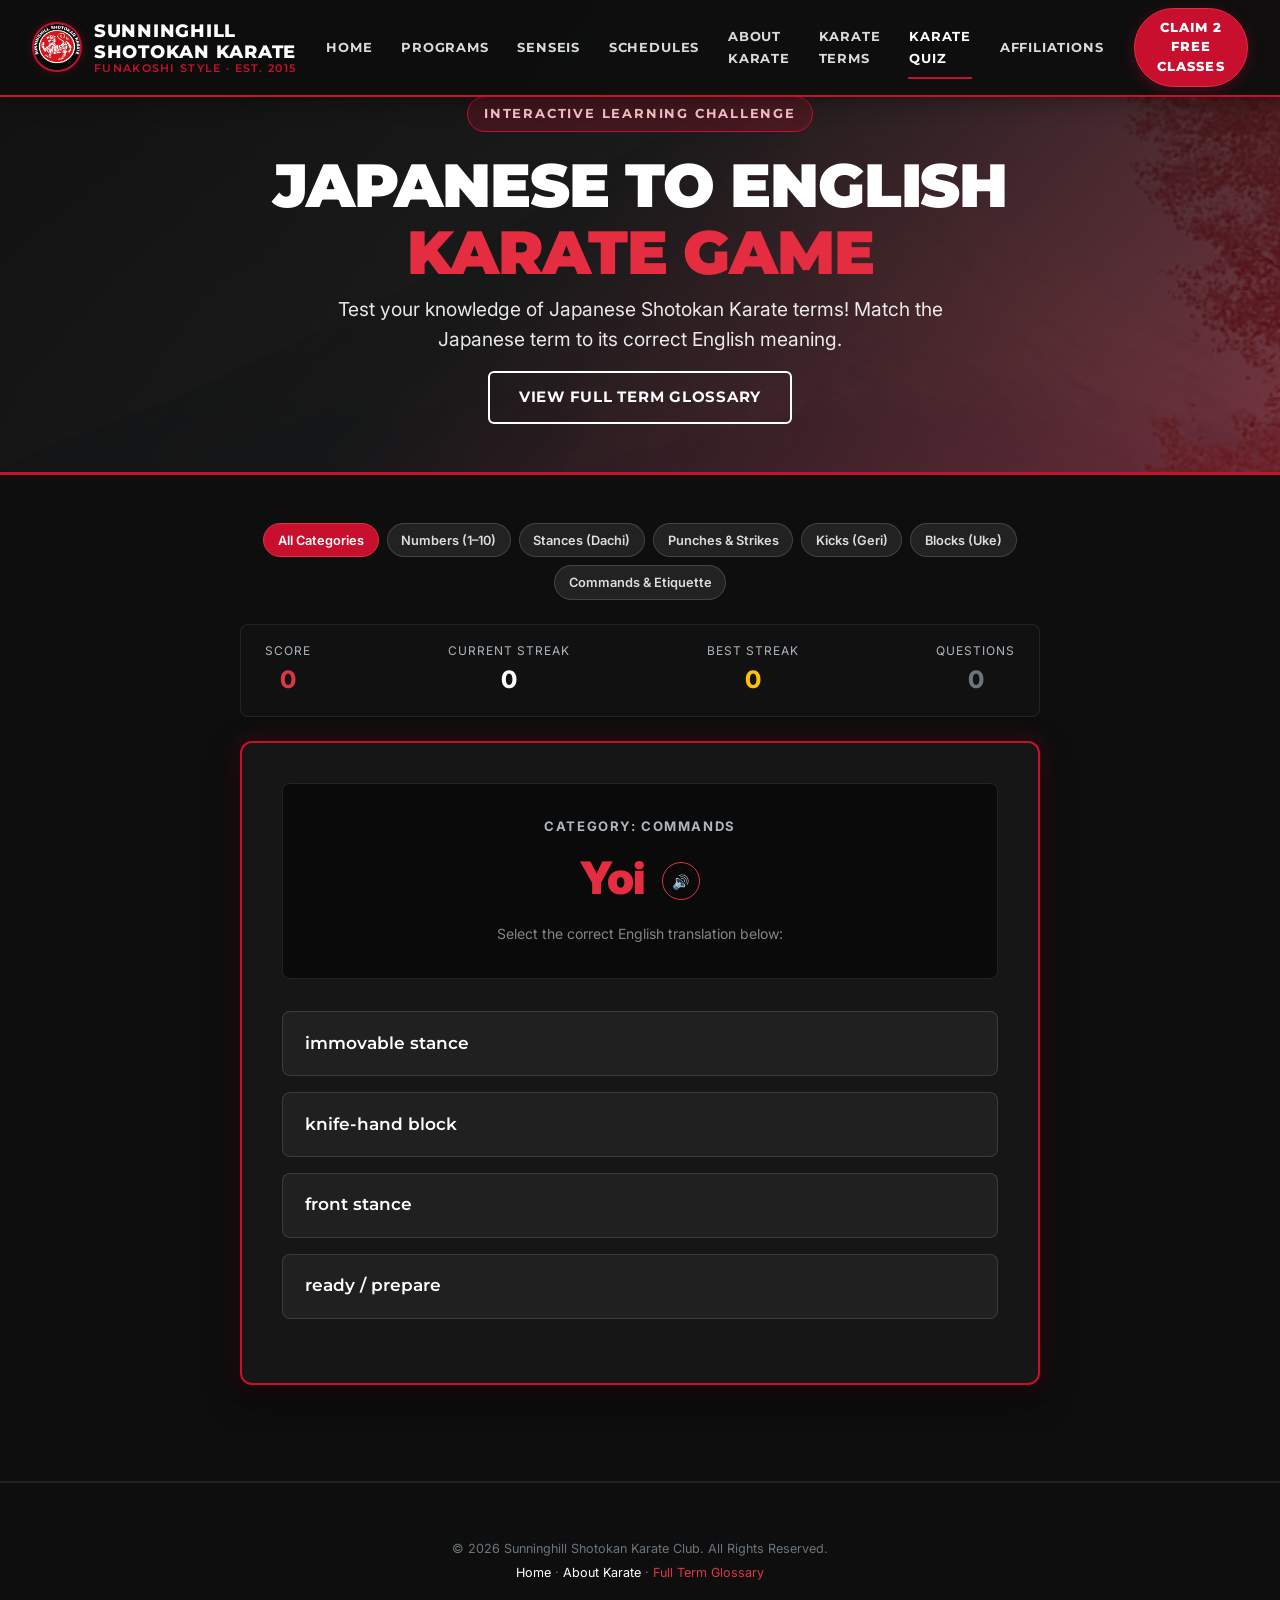
==== commit aa18014b: "Reorder and rename primary navigation Co-authored-by: Copilot App <223556219+Copilot@users.noreply.g" ====
--- a/japanese-english-game.html
+++ b/japanese-english-game.html
@@ -161,13 +161,12 @@
             <div class="collapse navbar-collapse" id="shotokanNav">
                 <ul class="navbar-nav ms-auto mb-2 mb-lg-0 align-items-lg-center">
                     <li class="nav-item"><a class="nav-link sk-nav-link" href="index.html">Home</a></li>
-                    <li class="nav-item"><a class="nav-link sk-nav-link" href="karate.html">About Karate</a></li>
                     <li class="nav-item"><a class="nav-link sk-nav-link" href="index.html#programs">Programs</a></li>
                     <li class="nav-item"><a class="nav-link sk-nav-link" href="index.html#instructors">Senseis</a></li>
                     <li class="nav-item"><a class="nav-link sk-nav-link" href="index.html#schedules">Schedules</a></li>
-                    <li class="nav-item"><a class="nav-link sk-nav-link" href="japanese-english-quiz.html">Karate
-                            Quiz</a></li>
-                    <li class="nav-item"><a class="nav-link sk-nav-link active" href="japanese-english-game.html">Terms Game</a></li>
+                    <li class="nav-item"><a class="nav-link sk-nav-link" href="karate.html">About Karate</a></li>
+                    <li class="nav-item"><a class="nav-link sk-nav-link" href="japanese-english-quiz.html">Karate Terms</a></li>
+                    <li class="nav-item"><a class="nav-link sk-nav-link active" href="japanese-english-game.html">Karate Quiz</a></li>
                     <li class="nav-item"><a class="nav-link sk-nav-link" href="index.html#affiliations">Affiliations</a></li>
                     <li class="nav-item ms-lg-3">
                         <a class="btn sk-nav-cta"
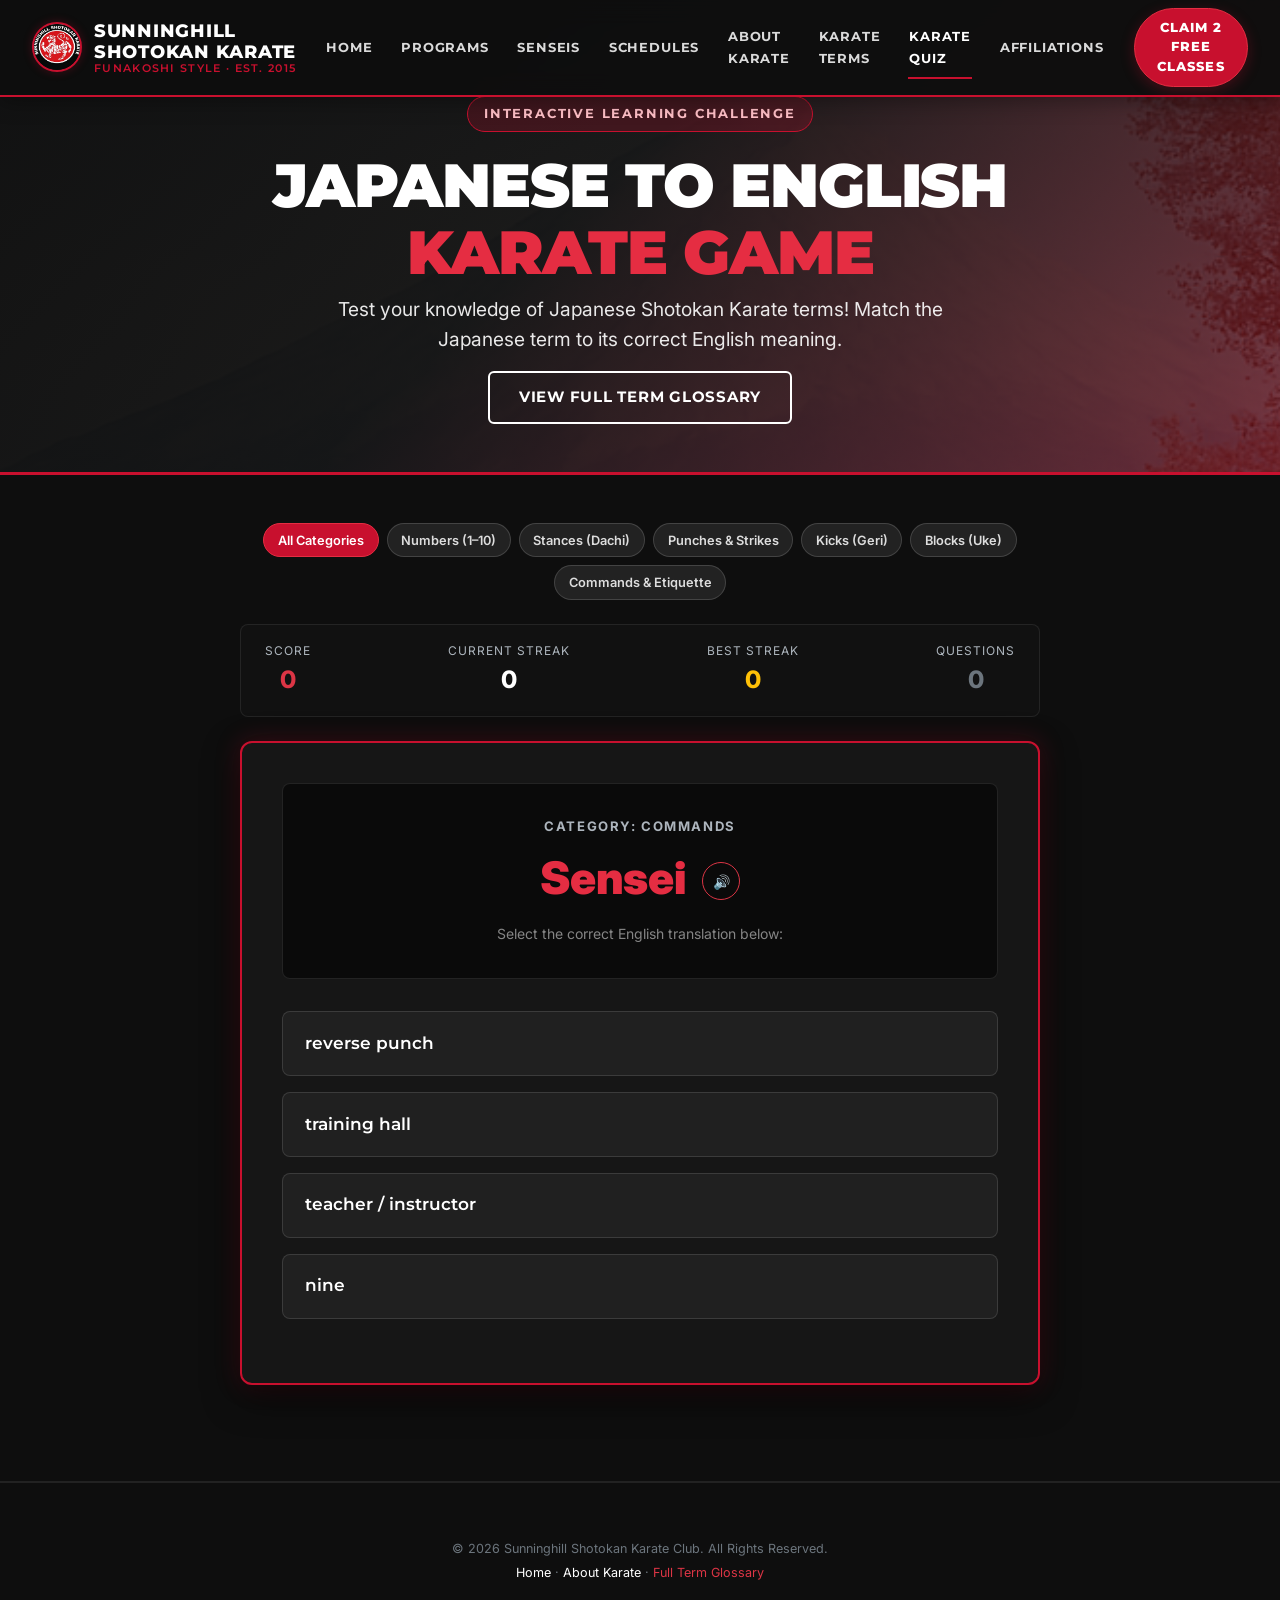
==== commit bb53ca3e: "Improve search engine visibility Co-authored-by: Copilot App <223556219+Copilot@users.noreply.github" ====
--- a/japanese-english-game.html
+++ b/japanese-english-game.html
@@ -9,6 +9,13 @@
         content="Interactive Japanese karate terminology matching game. Learn Shotokan stances, strikes, kicks, blocks, and counting at Sunninghill Shotokan Karate." />
     <meta name="keywords" content="Karate Game, Japanese Terms, Shotokan Terminology, Martial Arts Quiz, Sunninghill Karate" />
     <meta name="author" content="Sunninghill Shotokan Karate" />
+    <meta property="og:title" content="Karate Quiz | Sunninghill Shotokan Karate" />
+    <meta property="og:description"
+        content="Test your knowledge of Japanese Shotokan Karate terms with an interactive quiz covering stances, strikes, kicks, blocks, and commands." />
+    <meta property="og:type" content="website" />
+    <meta property="og:image" content="assets/logo-square.png" />
+    <meta property="og:url" content="https://c10-s.github.io/sunninghill-shotokan-karate/japanese-english-game.html" />
+    <link rel="canonical" href="https://c10-s.github.io/sunninghill-shotokan-karate/japanese-english-game.html" />
 
     <!-- Favicon -->
     <link rel="icon" type="image/png" href="assets/logo-square.png" />
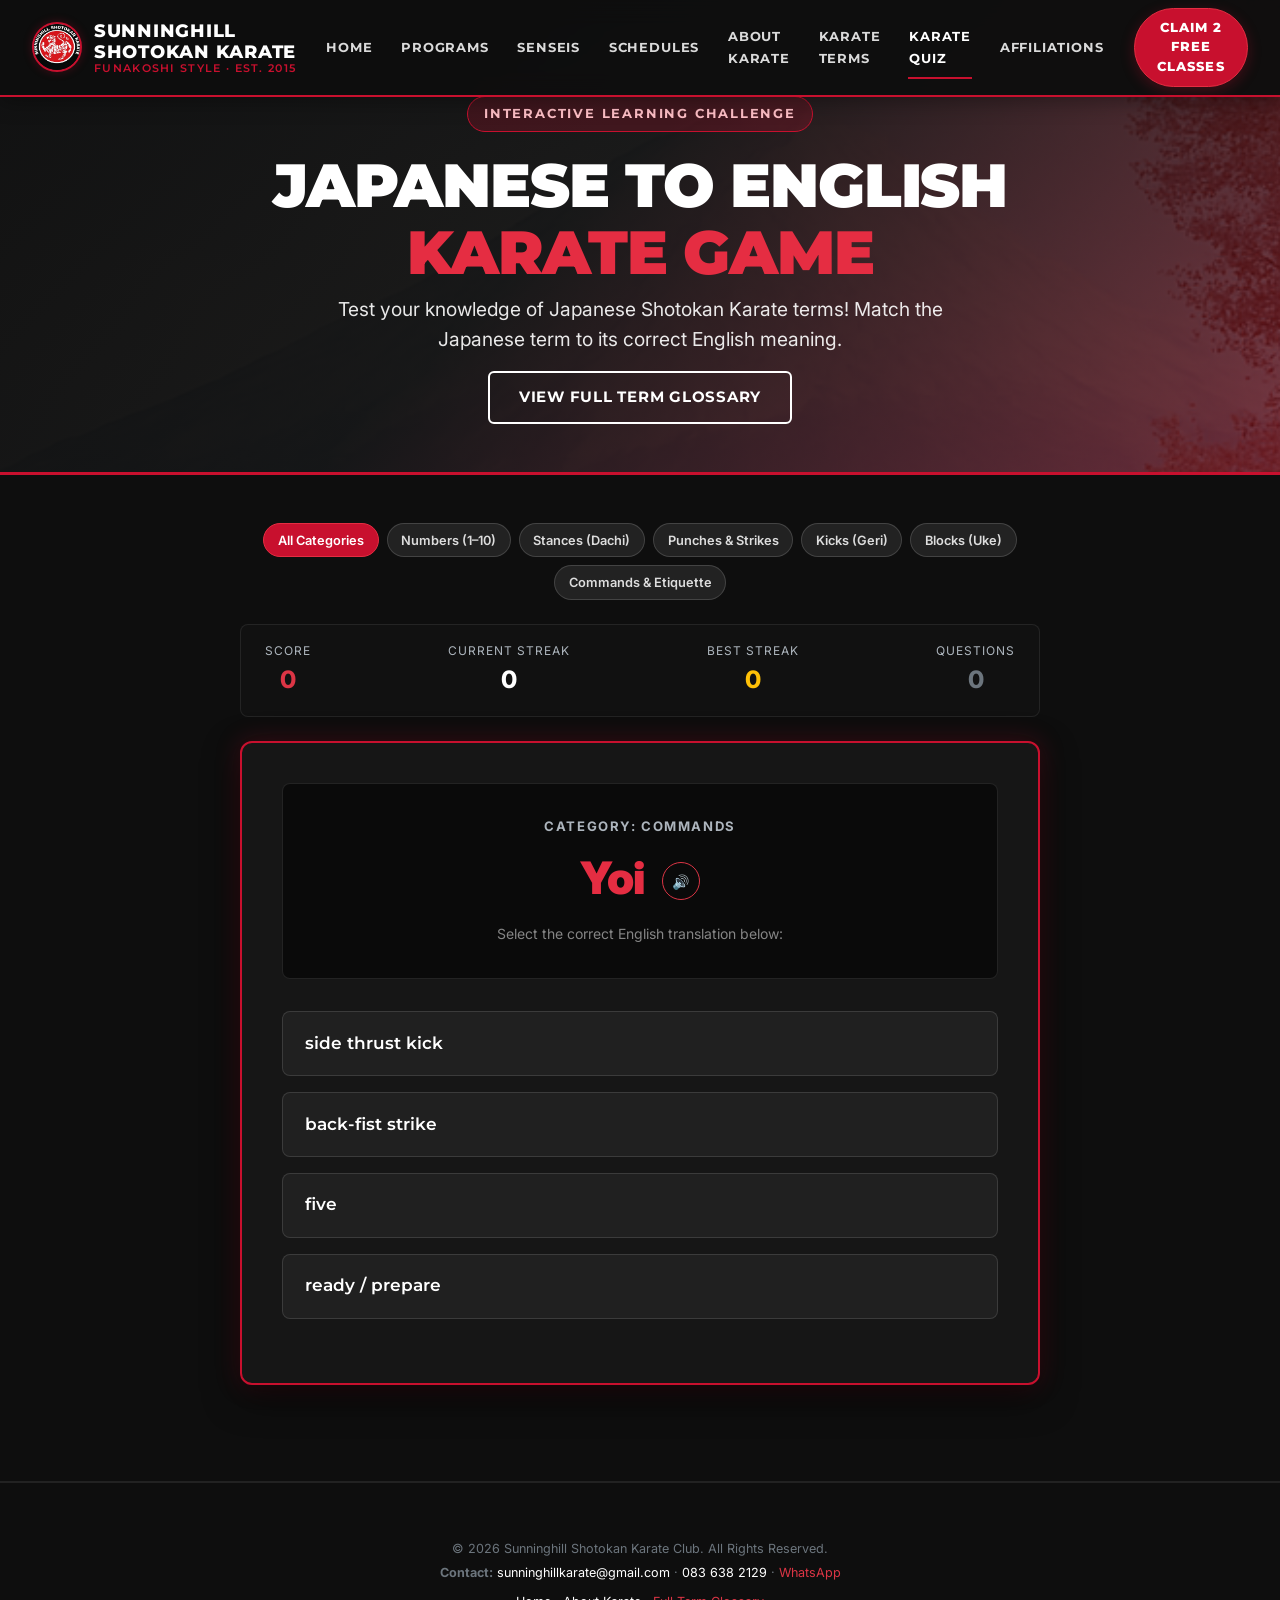
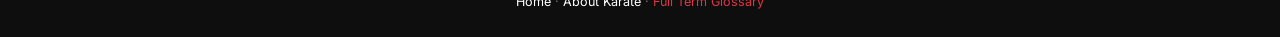
==== commit 267511f3: "Standardize contact details across pages Co-authored-by: Copilot App <223556219+Copilot@users.norepl" ====
--- a/japanese-english-game.html
+++ b/japanese-english-game.html
@@ -278,6 +278,12 @@
     <footer class="sk-footer mt-5">
         <div class="container text-center text-secondary small">
             <p class="mb-1">© 2026 Sunninghill Shotokan Karate Club. All Rights Reserved.</p>
+            <p class="mb-2">
+                <strong>Contact:</strong>
+                <a href="mailto:sunninghillkarate@gmail.com" class="text-white">sunninghillkarate@gmail.com</a>
+                · <a href="tel:0836382129" class="text-white">083 638 2129</a>
+                · <a href="https://wa.me/27836382129" target="_blank" rel="noopener" class="text-danger">WhatsApp</a>
+            </p>
             <p class="mb-0"><a href="index.html" class="text-white">Home</a> · <a href="karate.html" class="text-white">About Karate</a> · <a href="japanese-english-quiz.html" class="text-danger">Full Term Glossary</a></p>
         </div>
     </footer>
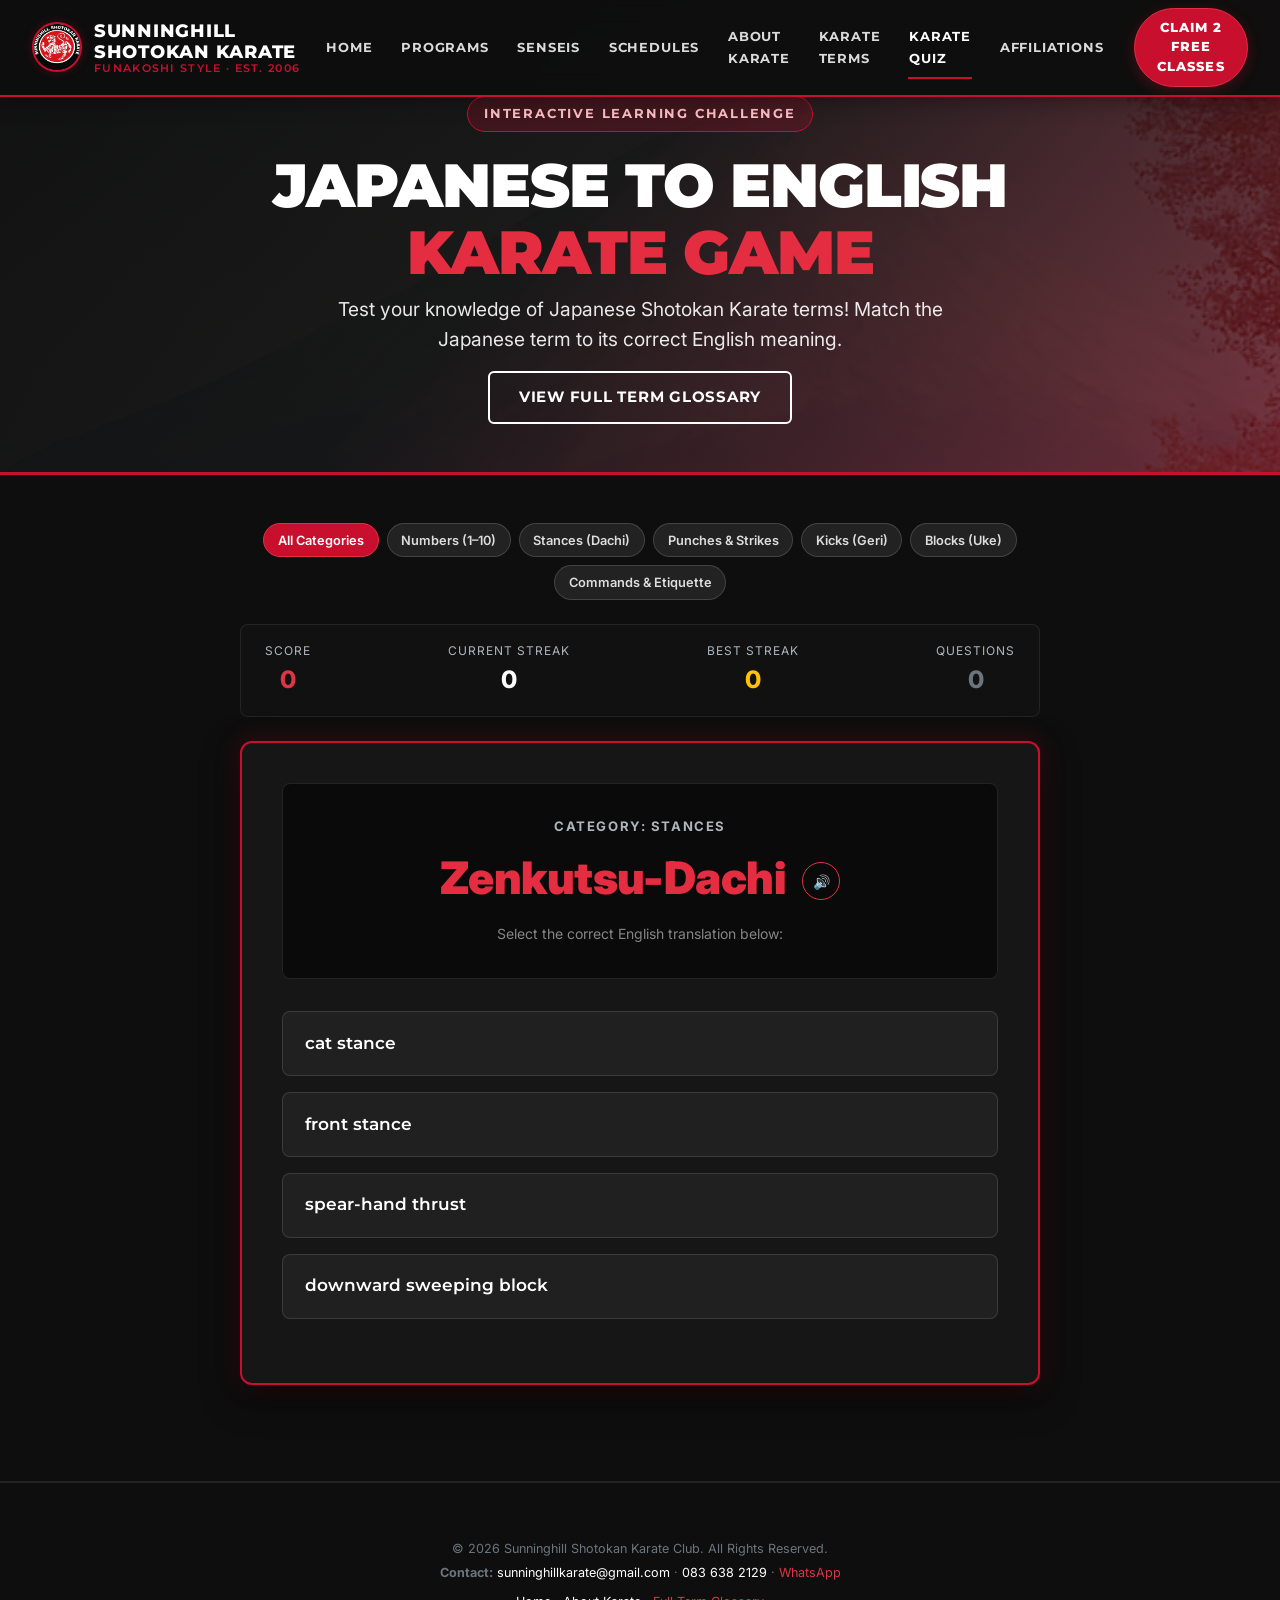
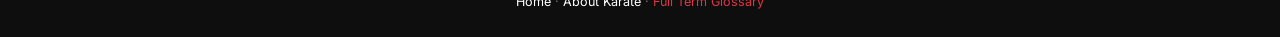
==== commit 7c2cae1f: "Publish latest website updates Co-authored-by: Copilot App <223556219+Copilot@users.noreply.github.c" ====
--- a/japanese-english-game.html
+++ b/japanese-english-game.html
@@ -157,8 +157,8 @@
                 <img src="assets/logo-square.png" alt="Sunninghill Shotokan Karate Crest">
                 <div class="sk-navbar-brand-title">
                     Sunninghill Shotokan Karate
-                    <!-- TODO: Update to the correct established date if not 2015 -->
-                    <small>Funakoshi Style · Est. 2015</small>
+                    <!-- TODO: Update to the correct established date if not 2006 -->
+                    <small>Funakoshi Style · Est. 2006</small>
                 </div>
             </a>
             <button class="navbar-toggler" type="button" data-bs-toggle="collapse" data-bs-target="#shotokanNav"
@@ -470,4 +470,4 @@
     <script src="js/scripts.js"></script>
 </body>
 
-</html>+</html>
